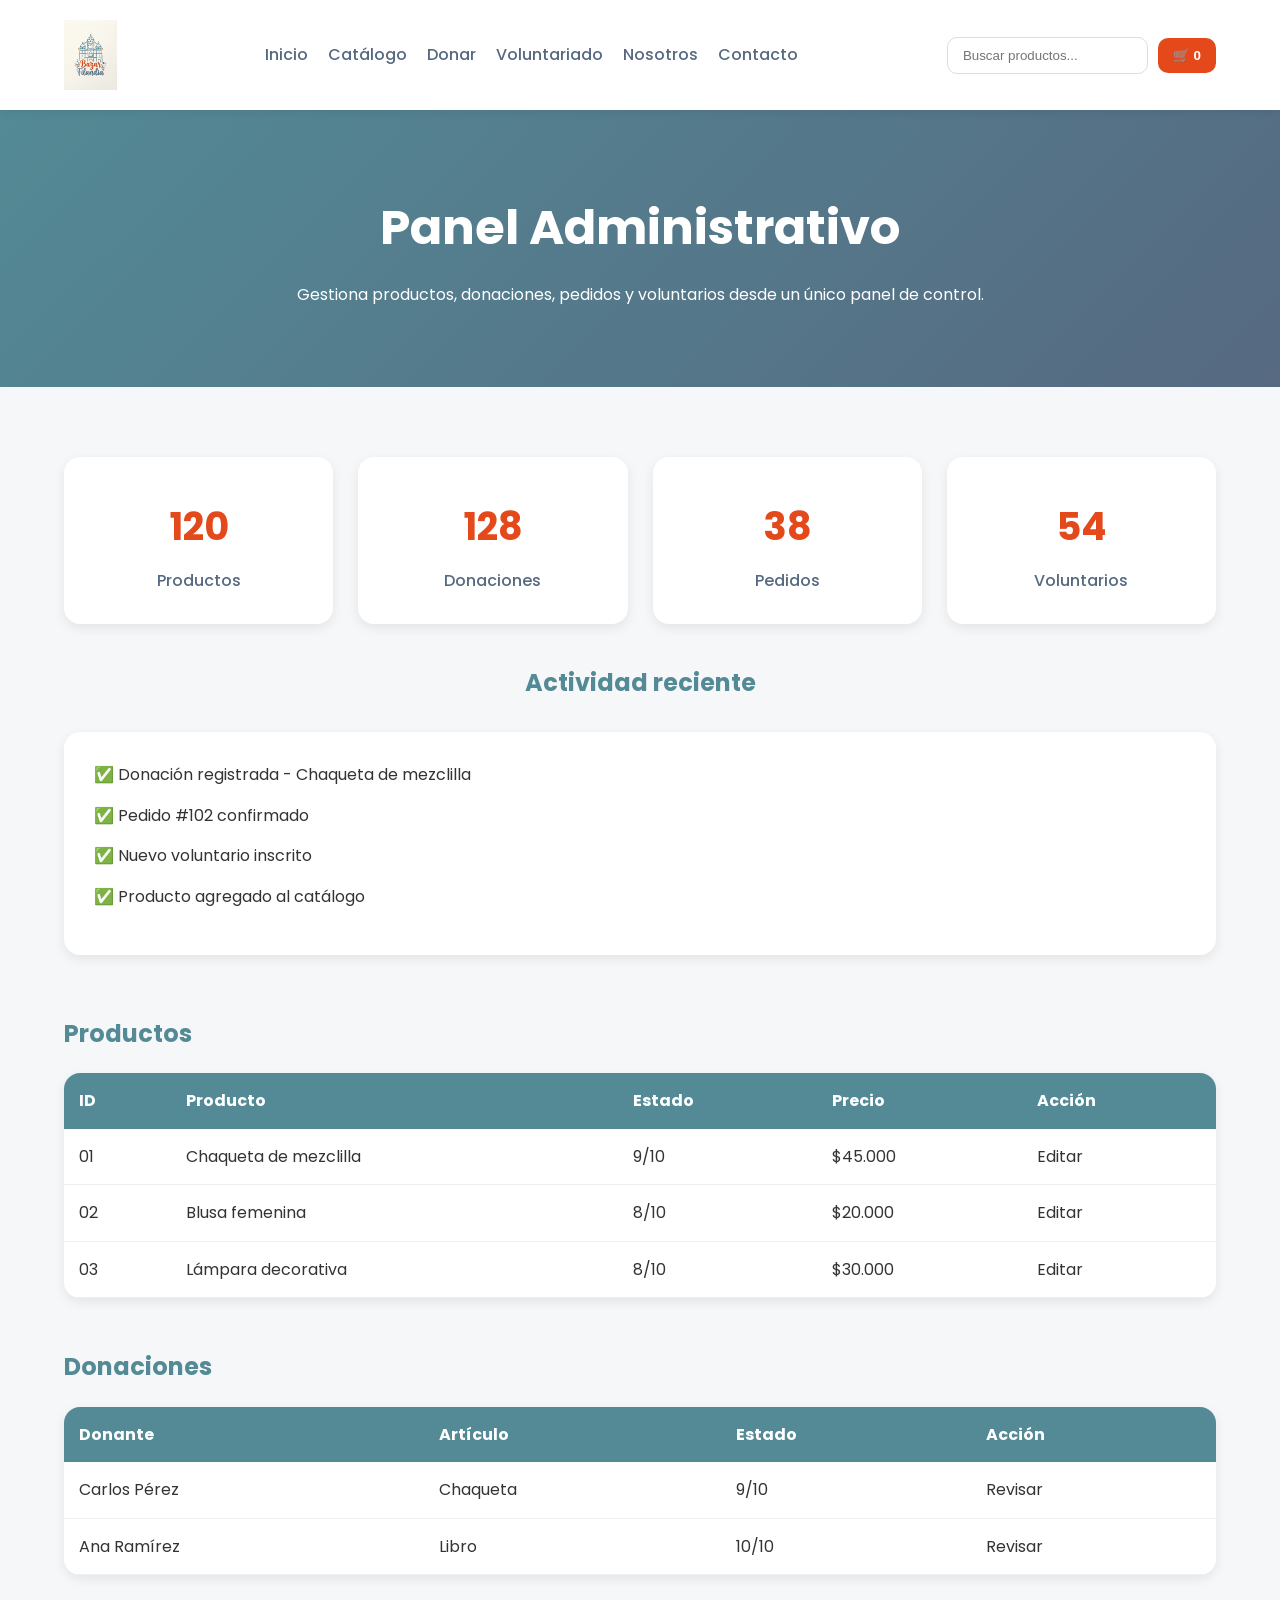
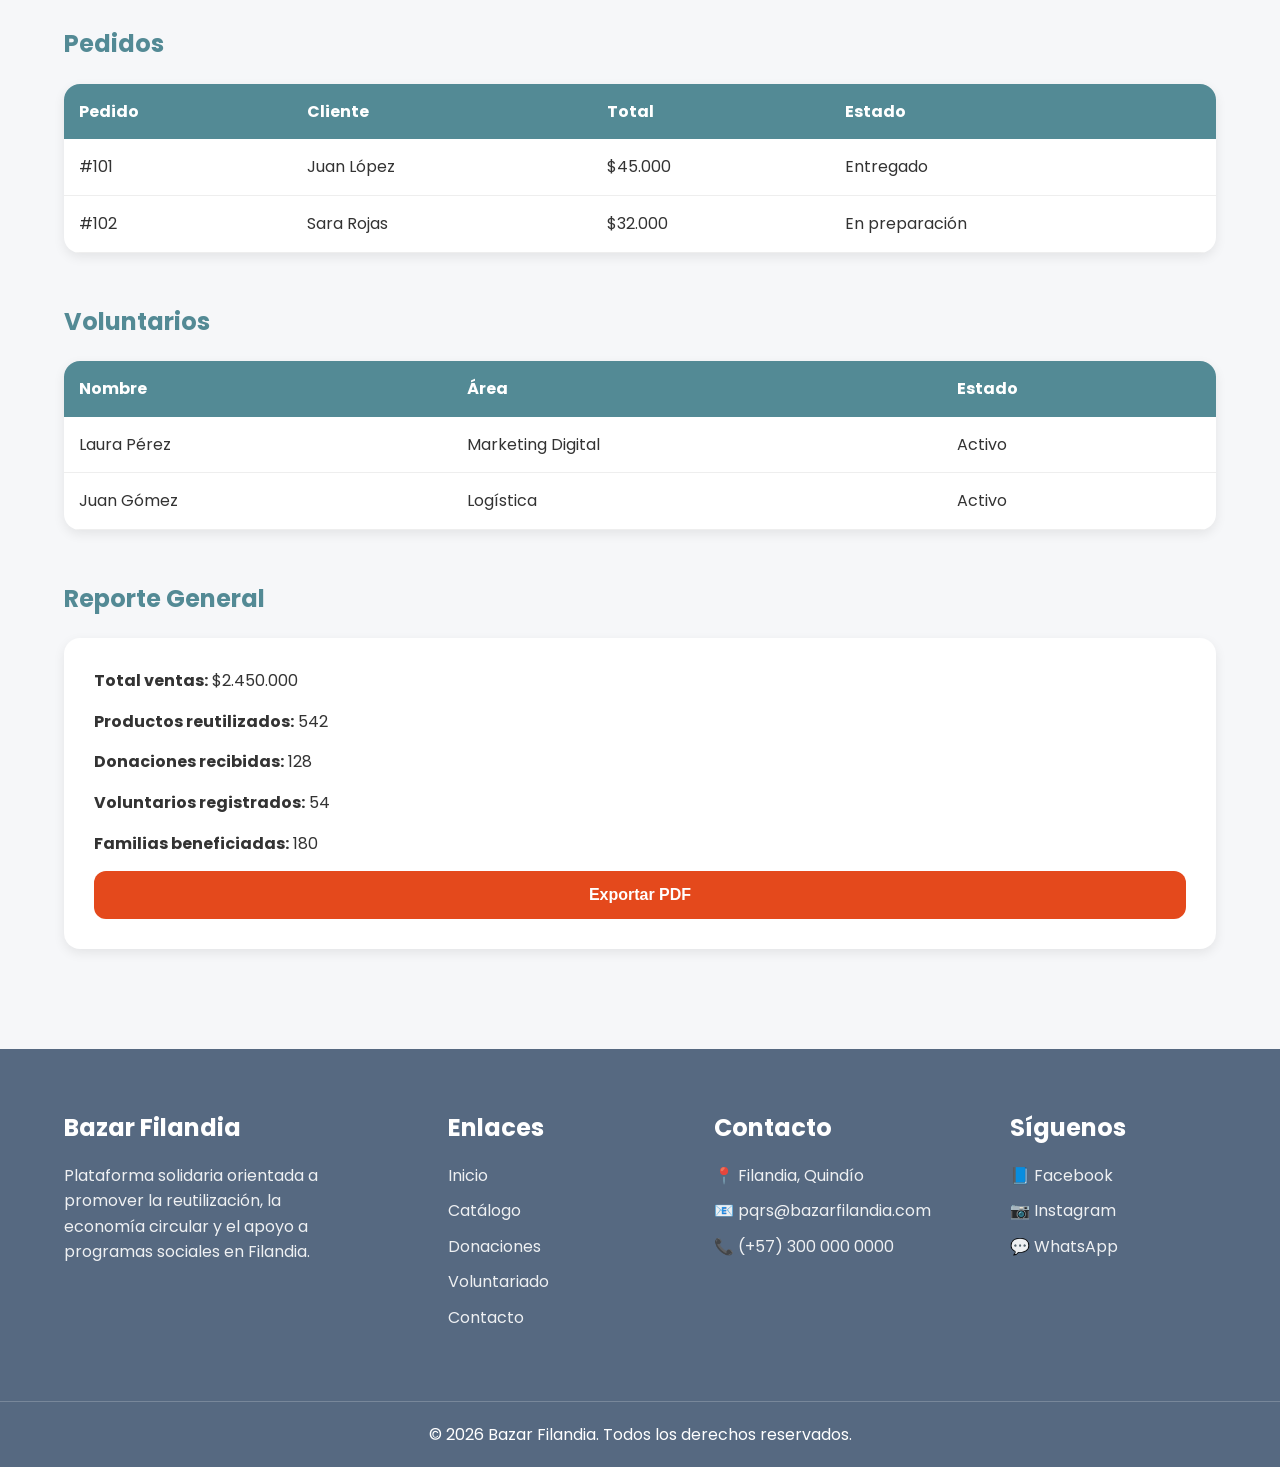
==== admin.html @ 08142d02 "Se completa panel administrativo" ====
<!DOCTYPE html>
<html lang="es">

<head>
    <meta charset="UTF-8">
    <meta name="viewport" content="width=device-width, initial-scale=1.0">
    <title>Panel Administrativo | Bazar Filandia</title>

    <link rel="stylesheet" href="css/styles.css">

    <link rel="preconnect" href="https://fonts.googleapis.com">
    <link rel="preconnect" href="https://fonts.gstatic.com" crossorigin>

    <link href="https://fonts.googleapis.com/css2?family=Poppins:wght@300;400;500;600;700&display=swap" rel="stylesheet">
</head>

<body>

    <header>

        <div class="container navbar">

           <div class="logo">
                <img src="img/logo/logo-transparente.png" alt="Bazar Filandia">
            </div>

            <nav>
                <ul>
                    <li><a href="#">Inicio</a></li>
                    <li><a href="#">Catálogo</a></li>
                    <li><a href="#">Donar</a></li>
                    <li><a href="#">Voluntariado</a></li>
                    <li><a href="#">Nosotros</a></li>
                    <li><a href="#">Contacto</a></li>
                </ul>
            </nav>

            <div class="actions">
                <input type="text" placeholder="Buscar productos...">
                <button class="cart-btn">🛒 0</button>
            </div>

        </div>

    </header>

    <section class="admin-header">

    <div class="container">

        <h1>Panel Administrativo</h1>

        <p>
            Gestiona productos, donaciones, pedidos y voluntarios
            desde un único panel de control.
        </p>

    </div>

</section>

<section class="admin-stats">

    <div class="container">

        <div class="impact-grid">

            <div class="impact-card">
                <h3>120</h3>
                <p>Productos</p>
            </div>

            <div class="impact-card">
                <h3>128</h3>
                <p>Donaciones</p>
            </div>

            <div class="impact-card">
                <h3>38</h3>
                <p>Pedidos</p>
            </div>

            <div class="impact-card">
                <h3>54</h3>
                <p>Voluntarios</p>
            </div>

        </div>

    </div>

</section>

<section class="recent-activity">

    <div class="container">

        <h2>Actividad reciente</h2>

        <div class="activity-card">

            <p>✅ Donación registrada - Chaqueta de mezclilla</p>

            <p>✅ Pedido #102 confirmado</p>

            <p>✅ Nuevo voluntario inscrito</p>

            <p>✅ Producto agregado al catálogo</p>

        </div>

    </div>

</section>

<section class="admin-table-section">

    <div class="container">

        <h2>Productos</h2>

        <table class="admin-table">

            <thead>
                <tr>
                    <th>ID</th>
                    <th>Producto</th>
                    <th>Estado</th>
                    <th>Precio</th>
                    <th>Acción</th>
                </tr>
            </thead>

            <tbody>

                <tr>
                    <td>01</td>
                    <td>Chaqueta de mezclilla</td>
                    <td>9/10</td>
                    <td>$45.000</td>
                    <td>Editar</td>
                </tr>

                <tr>
                    <td>02</td>
                    <td>Blusa femenina</td>
                    <td>8/10</td>
                    <td>$20.000</td>
                    <td>Editar</td>
                </tr>

                <tr>
                    <td>03</td>
                    <td>Lámpara decorativa</td>
                    <td>8/10</td>
                    <td>$30.000</td>
                    <td>Editar</td>
                </tr>

            </tbody>

        </table>

    </div>

</section>

<section class="admin-table-section">

    <div class="container">

        <h2>Donaciones</h2>

        <table class="admin-table">

            <thead>
                <tr>
                    <th>Donante</th>
                    <th>Artículo</th>
                    <th>Estado</th>
                    <th>Acción</th>
                </tr>
            </thead>

            <tbody>

                <tr>
                    <td>Carlos Pérez</td>
                    <td>Chaqueta</td>
                    <td>9/10</td>
                    <td>Revisar</td>
                </tr>

                <tr>
                    <td>Ana Ramírez</td>
                    <td>Libro</td>
                    <td>10/10</td>
                    <td>Revisar</td>
                </tr>

            </tbody>

        </table>

    </div>

</section>

<section class="admin-table-section">

    <div class="container">

        <h2>Pedidos</h2>

        <table class="admin-table">

            <thead>
                <tr>
                    <th>Pedido</th>
                    <th>Cliente</th>
                    <th>Total</th>
                    <th>Estado</th>
                </tr>
            </thead>

            <tbody>

                <tr>
                    <td>#101</td>
                    <td>Juan López</td>
                    <td>$45.000</td>
                    <td>Entregado</td>
                </tr>

                <tr>
                    <td>#102</td>
                    <td>Sara Rojas</td>
                    <td>$32.000</td>
                    <td>En preparación</td>
                </tr>

            </tbody>

        </table>

    </div>

</section>

<section class="admin-table-section">

    <div class="container">

        <h2>Voluntarios</h2>

        <table class="admin-table">

            <thead>
                <tr>
                    <th>Nombre</th>
                    <th>Área</th>
                    <th>Estado</th>
                </tr>
            </thead>

            <tbody>

                <tr>
                    <td>Laura Pérez</td>
                    <td>Marketing Digital</td>
                    <td>Activo</td>
                </tr>

                <tr>
                    <td>Juan Gómez</td>
                    <td>Logística</td>
                    <td>Activo</td>
                </tr>

            </tbody>

        </table>

    </div>

</section>

<section class="admin-report">

    <div class="container">

        <h2>Reporte General</h2>

        <div class="report-card">

            <p><strong>Total ventas:</strong> $2.450.000</p>

            <p><strong>Productos reutilizados:</strong> 542</p>

            <p><strong>Donaciones recibidas:</strong> 128</p>

            <p><strong>Voluntarios registrados:</strong> 54</p>

            <p><strong>Familias beneficiadas:</strong> 180</p>

            <button class="checkout-btn">
                Exportar PDF
            </button>

        </div>

    </div>

</section>

    <footer>

    <div class="container footer-content">

        <div class="footer-column">

            <h3>Bazar Filandia</h3>

            <p>
                Plataforma solidaria orientada a 
                promover la reutilización, la economía 
                circular y el apoyo a programas sociales 
                en Filandia.
            </p>

        </div>

        <div class="footer-column">

            <h3>Enlaces</h3>

            <ul>
                <li>Inicio</li>
                <li>Catálogo</li>
                <li>Donaciones</li>
                <li>Voluntariado</li>
                <li>Contacto</li>
            </ul>

        </div>

        <div class="footer-column">

            <h3>Contacto</h3>

            <p>📍 Filandia, Quindío</p>
            <p>📧 pqrs@bazarfilandia.com</p>
            <p>📞 (+57) 300 000 0000</p>

        </div>

        <div class="footer-column">

            <h3>Síguenos</h3>

            <p>📘 Facebook</p>
            <p>📷 Instagram</p>
            <p>💬 WhatsApp</p>

        </div>

    </div>

    <div class="footer-bottom">

        <p>
            © 2026 Bazar Filandia. Todos los derechos reservados.
        </p>

    </div>

</footer>

</body>
---- css/styles.css ----
/* RESET */

*{
    margin: 0;
    padding: 0;
    box-sizing: border-box;
}

/* VARIABLES */

:root{
    --primary: #538A95;
    --accent: #E4491C;
    --secondary: #566981;
    --background: #F6F7F9;
    --white: #FFFFFF;
    --dark: #333333;
}

/* ESTILOS GENERALES */

body{
    font-family: 'Poppins', sans-serif;
    background-color: var(--background);
    color: var(--dark);
    line-height: 1.6;
}

/* CONTENEDOR GENERAL */

.container{
    width: 90%;
    max-width: 1200px;
    margin: 0 auto;
}

/* HEADER */

header{
    background: var(--white);
    box-shadow: 0 2px 10px rgba(0,0,0,0.08);
    position: sticky;
    top: 0;
    z-index: 1000;
}

.navbar{
    display: flex;
    justify-content: space-between;
    align-items: center;
    padding: 20px 0;
}

.logo img{
    height: 70px;
    width: auto;
    display: block;
}

nav ul{
    display: flex;
    list-style: none;
    gap: 20px;
}

nav a{
    text-decoration: none;
    color: var(--secondary);
    font-weight: 500;
    transition: 0.3s;
}

nav a:hover{
    color: var(--accent);
}

.actions{
    display: flex;
    align-items: center;
    gap: 10px;
}

.actions input{
    padding: 10px 15px;
    border: 1px solid #ddd;
    border-radius: 10px;
    outline: none;
}

.cart-btn{
    background: var(--accent);
    color: white;
    border: none;
    padding: 10px 15px;
    border-radius: 10px;
    cursor: pointer;
    font-weight: 600;
    transition: 0.3s;
}

.cart-btn:hover{
    opacity: 0.9;
}

/* HERO */

.hero{
    padding: 80px 0;
}

.hero-content{
    display: flex;
    align-items: center;
    justify-content: space-between;
    gap: 60px;
}

.hero-text{
    flex: 1;
}

.hero-text h1{
    font-size: 52px;
    color: var(--primary);
    margin-bottom: 20px;
    line-height: 1.2;
}

.hero-text p{
    font-size: 18px;
    margin-bottom: 30px;
    max-width: 550px;
}

.hero-buttons{
    display: flex;
    gap: 15px;
}

.btn-primary{
    background: var(--accent);
    color: white;
    border: none;
    padding: 14px 28px;
    border-radius: 12px;
    font-family: inherit;
    font-weight: 600;
    cursor: pointer;
    transition: 0.3s;
}

.btn-primary:hover{
    transform: translateY(-2px);
}

.btn-secondary{
    background: var(--primary);
    color: white;
    border: none;
    padding: 14px 28px;
    border-radius: 12px;
    font-family: inherit;
    font-weight: 600;
    cursor: pointer;
    transition: 0.3s;
}

.btn-secondary:hover{
    transform: translateY(-2px);
}

.hero-image{
    flex: 1;
}

.hero-image img{
    width: 100%;
    border-radius: 20px;
    box-shadow: 0 10px 25px rgba(0,0,0,.10);
}

/* IMPACTO */

.impact{
    padding: 80px 0;
}

.impact h2{
    text-align: center;
    margin-bottom: 50px;
    color: var(--primary);
    font-size: 36px;
}

.impact-grid{
    display: grid;
    grid-template-columns: repeat(4, 1fr);
    gap: 25px;
}

.impact-card{
    background: var(--white);
    padding: 30px;
    border-radius: 16px;
    text-align: center;
    box-shadow: 0 4px 12px rgba(0,0,0,.08);
    transition: .3s;
}

.impact-card:hover{
    transform: translateY(-5px);
}

.impact-card span{
    font-size: 40px;
}

.impact-card h3{
    font-size: 38px;
    margin: 10px 0;
    color: var(--accent);
}

.impact-card p{
    color: var(--secondary);
    font-weight: 500;
}

/* PRODUCTOS DESTACADOS */

.featured-products{
    padding: 80px 0;
}

.featured-products h2{
    text-align: center;
    color: var(--primary);
    font-size: 36px;
    margin-bottom: 50px;
}

.products-grid{
    display: grid;
    grid-template-columns: repeat(3, 1fr);
    gap: 30px;
}

.product-card{
    background: var(--white);
    border-radius: 20px;
    overflow: hidden;
    box-shadow: 0 4px 12px rgba(0,0,0,.08);
    transition: all .3s ease;
}

.product-card:hover{
    transform: translateY(-5px);
}

.product-card img{
    width: 100%;
    height: 280px;
    object-fit: cover;
    display: block;
}

.product-card h3{
    padding: 15px 20px 5px;
    color: var(--dark);
    font-size: 24px;
}

.status{
    padding: 0 20px;
    color: var(--secondary);
    font-weight: 500;
}

.price{
    padding: 10px 20px;
    color: var(--accent);
    font-size: 28px;
    font-weight: 700;
}

.product-card button{
    width: calc(100% - 40px);
    margin: 0 20px 20px;
    padding: 12px;
    border: none;
    border-radius: 10px;
    background: var(--accent);
    color: white;
    font-family: inherit;
    font-size: 16px;
    font-weight: 600;
    cursor: pointer;
    transition: .3s;
}

.product-card button:hover{
    opacity: .9;
}

/* ESTADO DE CONSERVACIÓN */

.condition-guide{
    padding: 80px 0;
}

.condition-guide h2{
    text-align: center;
    color: var(--primary);
    font-size: 36px;
    margin-bottom: 50px;
}

.condition-cards{
    display: flex;
    justify-content: center;
    gap: 25px;
    flex-wrap: wrap;
}

.condition-card{
    background: white;
    padding: 30px;
    border-radius: 16px;
    width: 280px;
    text-align: center;
    box-shadow: 0 4px 12px rgba(0,0,0,.08);
}

.condition-card h3{
    margin-bottom: 10px;
}

.condition-card p{
    font-weight: 500;
}

.green{
    border-top: 5px solid #2E7D32;
}

.yellow{
    border-top: 5px solid #F9A825;
}

.orange{
    border-top: 5px solid #EF6C00;
}

.condition-note{
    max-width: 800px;
    margin: 40px auto 0;
    text-align: center;
    color: var(--secondary);
}

/* CÓMO FUNCIONA */

.how-it-works{
    padding: 80p* 0;
    background: white;
}

/* CÓMO FUNCIONA */

.how-it-works{
    padding: 80px 0;
    background: var(--white);
}

.how-it-works h2{
    text-align: center;
    color: var(--primary);
    font-size: 36px;
    margin-bottom: 50px;
}

.steps{
    display: flex;
    justify-content: center;
    align-items: center;
    gap: 20px;
}

.step-card{
    background: var(--background);
    border-radius: 20px;
    padding: 30px;
    text-align: center;
    width: 300px;
    box-shadow: 0 4px 12px rgba(0,0,0,.08);
}

.step-icon{
    font-size: 48px;
    margin-bottom: 15px;
}

.step-card h3{
    color: var(--primary);
    margin-bottom: 10px;
}

.step-card p{
    color: var(--secondary);
}

.step-arrow{
    font-size: 40px;
    color: var(--accent);
    font-weight: bold;
}

/* CADA ACCIÓN CUENTA */

.call-to-action{
    background: var(--primary);
    padding: 80px 0;
    text-align: center;
    color: white;
}

.call-to-action h2{
    font-size: 42px;
    margin-bottom: 20px;
}

.call-to-action p{
    max-width: 700px;
    margin: 0 auto 30px;
    font-size: 18px;
}

.cta-buttons{
    display: flex;
    justify-content: center;
    gap: 20px;
}

.btn-donate{
    background: var(--accent);
    color: white;
    border: none;
    padding: 14px 28px;
    border-radius: 12px;
    cursor: pointer;
    font-size: 16px;
    font-weight: 600;
}

.btn-more{
    background: white;
    color: var(--primary);
    border: none;
    padding: 14px 28px;
    border-radius: 12px;
    cursor: pointer;
    font-size: 16px;
    font-weight: 600;
}

/* VOLUNTARIADO */

.volunteer-section{
    padding: 80px 0;
    text-align: center;
}

.volunteer-section h2{
    color: var(--primary);
    font-size: 36px;
    margin-bottom: 20px;
}

.volunteer-text{
    max-width: 700px;
    margin: 0 auto 40px;
    color: var(--secondary);
}

.volunteer-grid{
    display: grid;
    grid-template-columns: repeat(4, 1fr);
    gap: 25px;
    margin-bottom: 40px;
}

.volunteer-card{
    background: white;
    padding: 30px 20px;
    border-radius: 20px;
    box-shadow: 0 4px 12px rgba(0,0,0,.08);
    transition: .3s;
}

.volunteer-card:hover{
    transform: translateY(-5px);
}

.volunteer-icon{
    font-size: 45px;
    margin-bottom: 15px;
}

.volunteer-card h3{
    color: var(--primary);
    font-size: 18px;
}

.volunteer-btn{
    background: var(--accent);
    color: white;
    border: none;
    padding: 14px 30px;
    border-radius: 12px;
    font-size: 16px;
    font-weight: 600;
    cursor: pointer;
}

/* QUIÉNES SOMOS */

.about-home{
    padding: 100px 0;
    text-align: center;
    background: var(--white);
}

.about-home h2{
    color: var(--primary);
    font-size: 36px;
    margin-bottom: 25px;
}

.about-home p{
    max-width: 850px;
    margin: 0 auto 35px;
    color: var(--secondary);
    font-size: 18px;
    line-height: 1.8;
}

.about-btn{
    background: var(--primary);
    color: white;
    border: none;
    padding: 14px 30px;
    border-radius: 12px;
    cursor: pointer;
    font-size: 16px;
    font-weight: 600;
}

/* FOOTER */

footer{
    background: var(--secondary);
    color: white;
    margin-top: 0;
}

.footer-content{
    display: grid;
    grid-template-columns: 1.5fr 1fr 1fr 1fr;
    gap: 30px;
    padding: 60px 0;
}

.footer-column:first-child p{
    max-width: 260px;
}

.footer-column:last-child{
    margin-left: 30px;
}

.footer-column h3{
    margin-bottom: 15px;
    font-size: 24px;
}

.footer-column p,
.footer-column li{
    margin-bottom: 10px;
    opacity: 0.9;
    line-height: 1.6;
}

.footer-column ul{
    list-style: none;
    padding: 0;
}

.footer-bottom{
    text-align: center;
    padding: 20px;
    border-top: 1px solid rgba(255,255,255,.2);
}

.footer-bottom p{
    margin: 0;
}

/* BANNER CATÁLOGO */

.catalog-banner{
    background: linear-gradient(
        135deg,
        var(--primary),
        var(--secondary)
    );

    color: white;
    text-align: center;
    padding: 80px 0;
}

.catalog-banner h1{
    font-size: 48px;
    margin-bottom: 15px;
}

.catalog-banner p{
    max-width: 700px;
    margin: 0 auto;
    font-size: 18px;
}

/* CATÁLOGO */

.catalog-section{
    padding: 60px 0;
}

.catalog-layout{
    display: grid;
    grid-template-columns: 280px 1fr;
    gap: 40px;
}

.filters{
    background: white;
    padding: 25px;
    border-radius: 16px;
    box-shadow: 0 4px 12px rgba(0,0,0,.08);
    height: fit-content;
}

.filters h2{
    color: var(--primary);
    margin-bottom: 25px;
}

.filter-group{
    margin-bottom: 30px;
}

.filter-group h3{
    margin-bottom: 15px;
    color: var(--secondary);
}

.filter-group label{
    display: block;
    margin-bottom: 10px;
}

.condition-legend{
    border-top: 1px solid #ddd;
    padding-top: 20px;
}

.condition-legend h3{
    margin-bottom: 10px;
}

.condition-legend p{
    margin-bottom: 8px;
}

.catalog-products h2{
    color: var(--primary);
    margin-bottom: 25px;
}

.catalog-grid{
    display:grid;
    grid-template-columns:repeat(3, 1fr);
    gap:25px;
}

/* DETALLE DE PRODUCTO */

.product-detail{
    padding: 50px 0 0;
}

.product-layout{
    display: grid;
    grid-template-columns: 1fr 1fr;
    gap: 50px;
    align-items: center;
}

.product-info{
    display: flex;
    flex-direction: column;
    justify-content: space-between;
}

.main-image{
    width: 100%;
    max-height: 380px;
    object-fit: cover;
    border-radius: 20px;
    box-shadow: 0 4px 12px rgba(0,0,0,.08);
}

.thumbnail-gallery{
    display: flex;
    gap: 12px;
    margin-top: 15px;
}

.thumbnail-gallery img{
    width: 110px;
    height: 110px;
    object-fit: cover;
    border-radius: 10px;
    cursor: pointer;
    border: 2px solid transparent;
    transition: .3s;
}

.thumbnail-gallery img:hover{
    border-color: var(--accent);
}

.product-info h1{
    color: var(--primary);
    font-size: 42px;
    margin-bottom: 15px;
}

.product-status{
    font-size: 18px;
    margin-bottom: 20px;
}

.product-price{
    color: var(--accent);
    font-size: 42px;
    margin-bottom: 25px;
}

.product-specs{
    margin-bottom: 20px;
}

.product-specs p{
    margin-bottom: 12px;
}

.add-cart-btn{
    background: var(--accent);
    color: white;
    border: none;
    padding: 15px 30px;
    border-radius: 12px;
    cursor: pointer;
    font-size: 16px;
    font-weight: 600;
    width: 280px;
}

/* DESCRIPCIÓN DEL PRODUCTO: CHAQUETA*/

.product-description{
    padding: 0 0 50px;
}

.product-description h2{
    color: var(--primary);
    margin-bottom: 20px;
    font-size: 32px;
}

.product-description p{
    background: var(--white);
    padding: 30px;
    border-radius: 16px;
    box-shadow: 0 4px 12px rgba(0,0,0,.08);
    line-height: 1.8;
}

/* IMPACTO DE LA COMPRA */

.purchase-impact{
    padding: 40px 0 70px;
}

.purchase-impact h2{
    text-align: center;
    color: var(--primary);
    font-size: 32px;
    margin-bottom: 40px;
}

.impact-benefits{
    display: grid;
    grid-template-columns: repeat(3, 1fr);
    gap: 25px;
}

.benefit-card{
    background: white;
    padding: 30px;
    border-radius: 16px;
    text-align: center;
    box-shadow: 0 4px 12px rgba(0,0,0,.08);
}

.benefit-icon{
    font-size: 48px;
    margin-bottom: 15px;
}

.benefit-card h3{
    color: var(--primary);
    margin-bottom: 10px;
}

.benefit-card p{
    color: var(--secondary);
}

/* PRODUCTOS RELACIONADOS */

.related-products{
    padding: 60px 0 100px;
}

.related-products h2{
    text-align: center;
    color: var(--primary);
    font-size: 32px;
    margin-bottom: 40px;
}

/* CARRITO DE COMPRAS */

.cart-section{
    padding: 60px 0;
}

.cart-section h1{
    color: var(--primary);
    margin-bottom: 10px;
}

.cart-subtitle{
    color: var(--secondary);
    margin-bottom: 30px;
}

/* Layout principal */

.cart-layout{
    display: grid;
    grid-template-columns: 2fr 1fr;
    gap: 40px;
    align-items: start;
}

/* Producto */

.cart-item{
    background: white;
    border-radius: 16px;
    padding: 25px;
    display: grid;
    grid-template-columns: 130px 1fr auto;
    gap: 25px;
    align-items: center;
    box-shadow: 0 4px 12px rgba(0,0,0,.08);
}

/* Imagen */

.cart-item img{
    width: 130px;
    height: 130px;
    object-fit: cover;
    border-radius: 12px;
    display: block;
}

/* Información */

.cart-item-info h3{
    color: var(--primary);
    margin-bottom: 10px;
    font-size: 22px;
}

.cart-item-info p{
    margin-bottom: 8px;
}

/* Cantidad */

.quantity-controls{
    display: flex;
    align-items: center;
    gap: 15px;
    margin-top: 15px;
}

.quantity-controls button{
    width: 35px;
    height: 35px;
    border: none;
    border-radius: 8px;
    background: var(--primary);
    color: white;
    cursor: pointer;
    font-size: 18px;
}

/* Total producto */

.cart-item-total{
    text-align: right;
}

.cart-item-total p{
    font-size: 24px;
    font-weight: 700;
    color: var(--accent);
    margin-bottom: 10px;
}

.remove-btn{
    border: none;
    background: transparent;
    color: #d32f2f;
    cursor: pointer;
    font-weight: 600;
}

/* Resumen */

.cart-summary{
    background: white;
    padding: 30px;
    border-radius: 16px;
    box-shadow: 0 4px 12px rgba(0,0,0,.08);
    position: sticky;
    top: 120px;
}

.cart-summary h2{
    color: var(--primary);
    margin-bottom: 20px;
}

.cart-summary p{
    margin-bottom: 12px;
}

.donation-option{
    display: block;
    margin: 20px 0;
}

.cart-summary h3{
    color: var(--accent);
    margin-bottom: 20px;
    font-size: 28px;
}

.checkout-btn{
    width: 100%;
    padding: 15px;
    border: none;
    border-radius: 12px;
    background: var(--accent);
    color: white;
    font-size: 16px;
    font-weight: 600;
    cursor: pointer;
}

.checkout-btn:hover{
    opacity: .9;
}

/* COMPRA EXITOSA */

.success-section{
    padding: 100px 0;
}

.success-card{
    max-width: 800px;
    margin: 0 auto;
    background: white;
    padding: 50px;
    border-radius: 20px;
    box-shadow: 0 4px 12px rgba(0,0,0,.08);
    text-align: center;
}

.success-icon{
    font-size: 70px;
    margin-bottom: 20px;
}

.success-card h1{
    color: var(--primary);
    margin-bottom: 20px;
}

.success-message{
    color: var(--secondary);
    margin-bottom: 40px;
}

.success-impact{
    display: grid;
    grid-template-columns: repeat(3, 1fr);
    gap: 20px;
    margin-bottom: 40px;
}

.success-item{
    background: var(--background);
    padding: 25px;
    border-radius: 12px;
}

.success-item span{
    font-size: 40px;
    display: block;
    margin-bottom: 10px;
}

.success-btn{
    background: var(--accent);
    color: white;
    border: none;
    padding: 15px 30px;
    border-radius: 12px;
    cursor: pointer;
    font-size: 16px;
    font-weight: 600;
}

/* DONACIONES */

.donation-hero{
    padding: 80px 0;
    text-align: center;
    background: linear-gradient(
        135deg,
        var(--primary),
        var(--secondary)
    );
    color: white;
}

.donation-hero h1{
    font-size: 48px;
    margin-bottom: 20px;
}

.donation-hero p{
    max-width: 750px;
    margin: 0 auto;
    font-size: 18px;
}

.donation-benefits{
    padding: 70px 0;
}

.benefits-grid{
    display: grid;
    grid-template-columns: repeat(3,1fr);
    gap: 25px;
}

.benefit-box{
    background: white;
    border-radius: 16px;
    padding: 30px;
    text-align: center;
    box-shadow: 0 4px 12px rgba(0,0,0,.08);
}

.benefit-icon{
    font-size: 48px;
    margin-bottom: 15px;
}

.benefit-box h3{
    color: var(--primary);
    margin-bottom: 10px;
}

/* ARTÍCULOS DONABLES */

.donation-items{
    padding: 70px 0;
}

.donation-items h2{
    text-align: center;
    color: var(--primary);
    margin-bottom: 40px;
}

.donation-grid{
    display: grid;
    grid-template-columns: 1fr 1fr;
    gap: 30px;
}

.donation-card{
    background: white;
    padding: 30px;
    border-radius: 16px;
    box-shadow: 0 4px 12px rgba(0,0,0,.08);
}

.donation-card ul{
    margin-top: 15px;
    padding-left: 20px;
}

.donation-card li{
    margin-bottom: 10px;
}

/* FORMULARIO */

.donation-form-section{
    padding: 70px 0 100px;
}

.donation-form-section h2{
    text-align: center;
    color: var(--primary);
    margin-bottom: 40px;
}

.donation-form{
    background: white;
    padding: 40px;
    border-radius: 16px;
    box-shadow: 0 4px 12px rgba(0,0,0,.08);

    display: flex;
    flex-direction: column;
    gap: 15px;
}

.donation-form input,
.donation-form select,
.donation-form textarea{
    padding: 14px;
    border: 1px solid #ddd;
    border-radius: 10px;
    font-family: inherit;
}

.delivery-options{
    margin-top: 10px;
}

.delivery-options h3{
    margin-bottom: 10px;
}

.delivery-options label{
    display: block;
    margin-bottom: 10px;
}

.donation-btn{
    background: var(--accent);
    color: white;
    border: none;
    padding: 15px;
    border-radius: 12px;
    cursor: pointer;
    font-weight: 600;
    margin-top: 10px;
}

/* VOLUNTARIADO */

.volunteer-hero{
    padding: 80px 0;
    text-align: center;
    background: linear-gradient(
        135deg,
        var(--primary),
        var(--secondary)
    );
    color: white;
}

.volunteer-hero h1{
    font-size: 48px;
    margin-bottom: 20px;
}

.volunteer-hero p{
    max-width: 750px;
    margin: 0 auto;
    font-size: 18px;
}

.volunteer-areas{
    padding: 70px 0;
}

.volunteer-areas h2{
    text-align: center;
    color: var(--primary);
    margin-bottom: 40px;
}

.volunteer-form-section{
    padding: 20px 0 100px;
}

.volunteer-form-section h2{
    text-align: center;
    color: var(--primary);
    margin-bottom: 40px;
}

.volunteer-form{
    background: white;
    padding: 40px;
    border-radius: 16px;
    box-shadow: 0 4px 12px rgba(0,0,0,.08);

    display: flex;
    flex-direction: column;
    gap: 15px;
}

.volunteer-form input,
.volunteer-form select,
.volunteer-form textarea{
    padding: 14px;
    border: 1px solid #ddd;
    border-radius: 10px;
    font-family: inherit;
}

.availability{
    margin-top: 10px;
}

.availability h3{
    margin-bottom: 10px;
}

.availability label{
    display: block;
    margin-bottom: 8px;
}

.volunteer-btn-form{
    background: var(--accent);
    color: white;
    border: none;
    padding: 15px;
    border-radius: 12px;
    cursor: pointer;
    font-weight: 600;
}

/* TAREAS DE VOLUNTARIADO */

.volunteer-tasks{
    padding: 60px 0;
}

.volunteer-tasks h2{
    text-align: center;
    color: var(--primary);
    margin-bottom: 40px;
}

.tasks-grid{
    display: grid;
    grid-template-columns: repeat(5, 1fr);
    gap: 20px;
}

.task-card{
    background: white;
    padding: 25px;
    border-radius: 16px;
    text-align: center;
    box-shadow: 0 4px 12px rgba(0,0,0,.08);
}

.task-card span{
    font-size: 40px;
    display: block;
    margin-bottom: 15px;
}

/* IMPACTO VOLUNTARIADO */

.volunteer-impact{
    padding: 20px 0 100px;
}

.volunteer-impact h2{
    text-align: center;
    color: var(--primary);
    margin-bottom: 40px;
}

/* NOSOTROS */

.about-hero{
    padding: 80px 0;
    text-align: center;
    background: linear-gradient(
        135deg,
        var(--primary),
        var(--secondary)
    );
    color: white;
}

.about-hero h1{
    font-size: 48px;
    margin-bottom: 20px;
}

.about-hero p{
    max-width: 750px;
    margin: 0 auto;
}

.history-section{
    padding: 70px 0;
}

.history-section h2{
    text-align: center;
    color: var(--primary);
    margin-bottom: 30px;
}

.history-card{
    background: white;
    padding: 40px;
    border-radius: 16px;
    box-shadow: 0 4px 12px rgba(0,0,0,.08);
}

.mission-vision{
    padding-bottom: 70px;
}

.mv-grid{
    display: grid;
    grid-template-columns: repeat(2,1fr);
    gap: 30px;
}

.mv-card{
    background: white;
    padding: 35px;
    border-radius: 16px;
    box-shadow: 0 4px 12px rgba(0,0,0,.08);
}

.mv-card h2{
    color: var(--primary);
    margin-bottom: 15px;
}

.values-section{
    padding-bottom: 80px;
}

.values-section h2{
    text-align: center;
    color: var(--primary);
    margin-bottom: 40px;
}

.values-grid{
    display: grid;
    grid-template-columns: repeat(4,1fr);
    gap: 25px;
}

.value-card{
    background: white;
    padding: 30px;
    border-radius: 16px;
    text-align: center;
    box-shadow: 0 4px 12px rgba(0,0,0,.08);
}

.value-card span{
    font-size: 42px;
    display: block;
    margin-bottom: 15px;
}

/* IMPACTO NOSOTROS */

.about-impact{
    padding-bottom: 70px;
}

.about-impact h2{
    text-align: center;
    color: var(--primary);
    margin-bottom: 40px;
}

/* PROCESO */

.impact-process{
    padding-bottom: 70px;
}

.impact-process h2{
    text-align: center;
    color: var(--primary);
    margin-bottom: 40px;
}

.process-container{
    display: flex;
    justify-content: center;
    align-items: center;
    gap: 20px;
}

.process-step{
    background: white;
    padding: 25px;
    border-radius: 16px;
    box-shadow: 0 4px 12px rgba(0,0,0,.08);
    text-align: center;
    font-size: 30px;
}

.process-step p{
    font-size: 16px;
    margin-top: 10px;
}

.process-arrow{
    font-size: 30px;
    color: var(--accent);
}

/* ECONOMÍA CIRCULAR */

.circular-economy{
    padding-bottom: 70px;
}

.circular-economy h2{
    text-align: center;
    color: var(--primary);
    margin-bottom: 30px;
}

.economy-card{
    background: white;
    padding: 35px;
    border-radius: 16px;
    box-shadow: 0 4px 12px rgba(0,0,0,.08);
    text-align: center;
}

/* CTA NOSOTROS */

.about-cta{
    padding-bottom: 100px;
    text-align: center;
}

.about-cta h2{
    color: var(--primary);
    margin-bottom: 20px;
}

.about-cta p{
    max-width: 800px;
    margin: 0 auto 30px;
}

.about-buttons{
    display: flex;
    justify-content: center;
    gap: 20px;
}

/* CONTACTO */

.contact-hero{
    padding: 80px 0;
    text-align: center;
    background: linear-gradient(
        135deg,
        var(--primary),
        var(--secondary)
    );
    color: white;
}

.contact-hero h1{
    font-size: 48px;
    margin-bottom: 20px;
}

.contact-layout{
    display: grid;
    grid-template-columns: 1fr 2fr;
    gap: 40px;
}

.contact-section{
    padding: 70px 0;
}

.info-card,
.contact-form{
    background: white;
    padding: 30px;
    border-radius: 16px;
    box-shadow: 0 4px 12px rgba(0,0,0,.08);
}

.contact-form{
    display: flex;
    flex-direction: column;
    gap: 15px;
}

.contact-form input,
.contact-form textarea{
    padding: 14px;
    border: 1px solid #ddd;
    border-radius: 10px;
}

.contact-btn{
    background: var(--accent);
    color: white;
    border: none;
    padding: 15px;
    border-radius: 12px;
    cursor: pointer;
}

.social-section{
    padding-bottom: 70px;
}

.social-section h2{
    text-align: center;
    color: var(--primary);
    margin-bottom: 40px;
}

.social-grid{
    display: grid;
    grid-template-columns: repeat(3,1fr);
    gap: 25px;
}

.social-card{
    background: white;
    padding: 30px;
    text-align: center;
    border-radius: 16px;
    box-shadow: 0 4px 12px rgba(0,0,0,.08);
    font-size: 40px;
}

.social-card h3{
    margin-top: 15px;
    font-size: 18px;
}

.faq-section{
    padding-bottom: 70px;
}

.faq-section h2{
    text-align: center;
    color: var(--primary);
    margin-bottom: 40px;
}

.faq-card{
    background: white;
    padding: 25px;
    border-radius: 16px;
    margin-bottom: 20px;
    box-shadow: 0 4px 12px rgba(0,0,0,.08);
}

.contact-cta{
    text-align: center;
    padding-bottom: 100px;
}

/* PANEL ADMINISTRATIVO */

.admin-header{
    padding: 80px 0;
    text-align: center;
    background: linear-gradient(
        135deg,
        var(--primary),
        var(--secondary)
    );
    color: white;
}

.admin-header h1{
    font-size: 48px;
    margin-bottom: 15px;
}

.admin-stats{
    padding: 70px 0 40px;
}

.recent-activity{
    padding-bottom: 60px;
}

.recent-activity h2{
    text-align: center;
    color: var(--primary);
    margin-bottom: 30px;
}

.activity-card{
    background: white;
    padding: 30px;
    border-radius: 16px;
    box-shadow: 0 4px 12px rgba(0,0,0,.08);
}

.activity-card p{
    margin-bottom: 15px;
}

/* TABLAS ADMIN */

.admin-table-section{
    padding-bottom: 50px;
}

.admin-table-section h2{
    color: var(--primary);
    margin-bottom: 20px;
}

.admin-table{
    width: 100%;
    border-collapse: collapse;
    background: white;
    border-radius: 16px;
    overflow: hidden;
    box-shadow: 0 4px 12px rgba(0,0,0,.08);
}

.admin-table th{
    background: var(--primary);
    color: white;
    padding: 15px;
    text-align: left;
}

.admin-table td{
    padding: 15px;
    border-bottom: 1px solid #eee;
}

.admin-report{
    padding-bottom: 100px;
}

.admin-report h2{
    color: var(--primary);
    margin-bottom: 20px;
}

.report-card{
    background: white;
    padding: 30px;
    border-radius: 16px;
    box-shadow: 0 4px 12px rgba(0,0,0,.08);
}

.report-card p{
    margin-bottom: 15px;
}
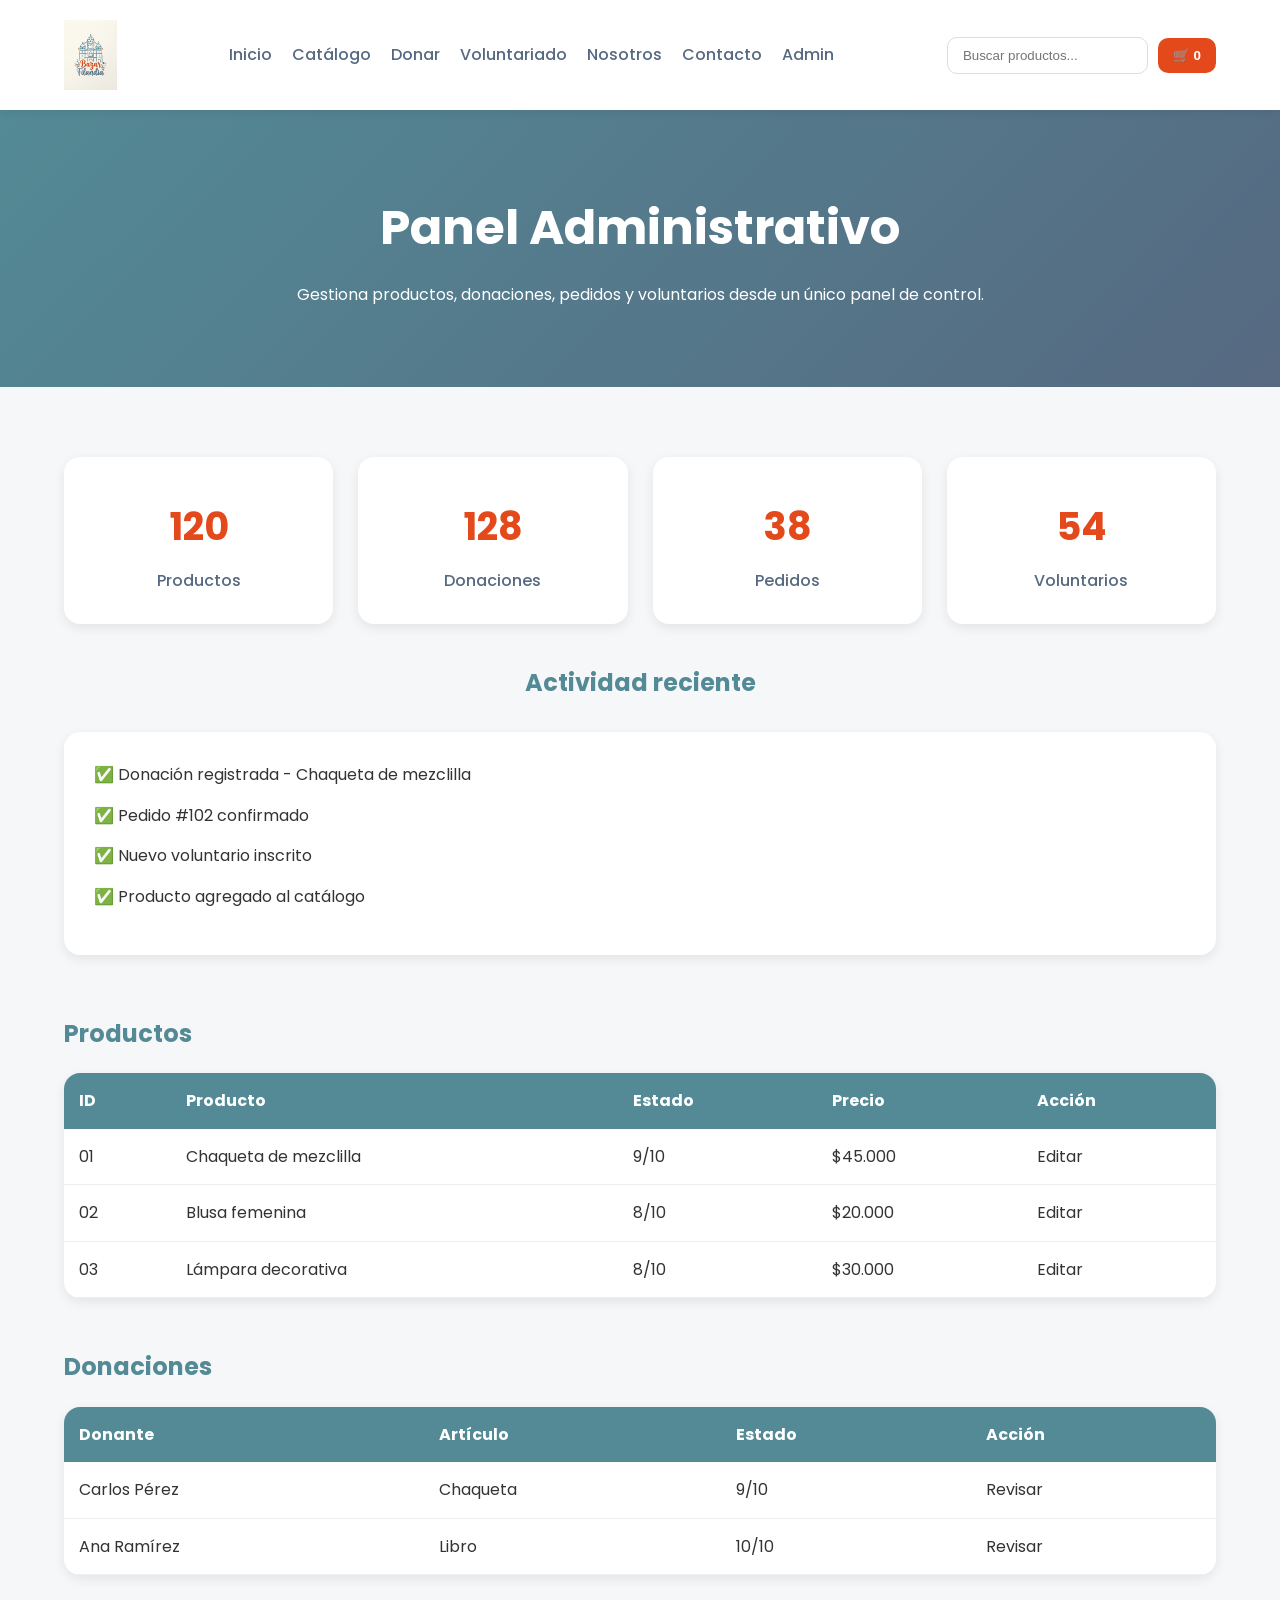
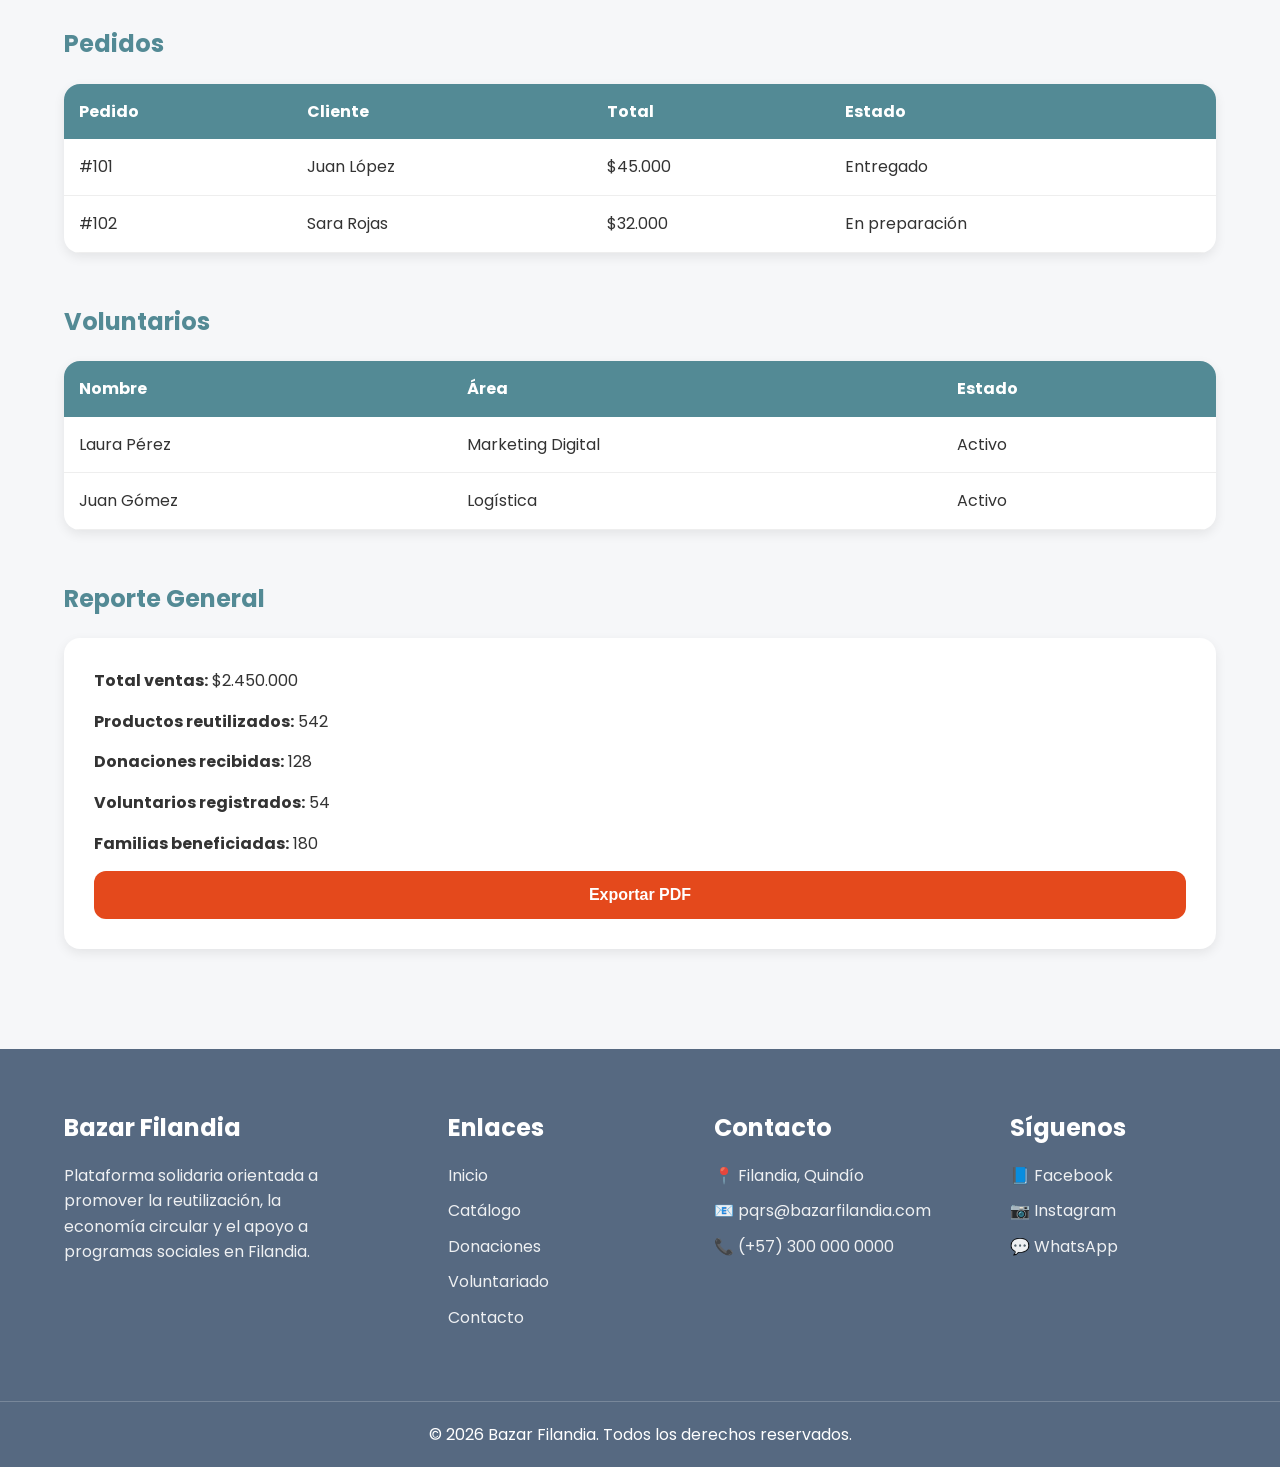
==== commit a053148c: "Se completa MVP principal y pasarela de pago" ====
--- a/admin.html
+++ b/admin.html
@@ -24,16 +24,17 @@
                 <img src="img/logo/logo-transparente.png" alt="Bazar Filandia">
             </div>
 
-            <nav>
-                <ul>
-                    <li><a href="#">Inicio</a></li>
-                    <li><a href="#">Catálogo</a></li>
-                    <li><a href="#">Donar</a></li>
-                    <li><a href="#">Voluntariado</a></li>
-                    <li><a href="#">Nosotros</a></li>
-                    <li><a href="#">Contacto</a></li>
-                </ul>
-            </nav>
+<nav>
+    <ul>
+        <li><a href="index.html">Inicio</a></li>
+        <li><a href="catalogo.html">Catálogo</a></li>
+        <li><a href="donaciones.html">Donar</a></li>
+        <li><a href="voluntariado.html">Voluntariado</a></li>
+        <li><a href="nosotros.html">Nosotros</a></li>
+        <li><a href="contacto.html">Contacto</a></li>
+        <li><a href="admin.html">Admin</a></li>
+    </ul>
+</nav>
 
             <div class="actions">
                 <input type="text" placeholder="Buscar productos...">
--- a/css/styles.css
+++ b/css/styles.css
@@ -1723,4 +1723,92 @@
 .report-card p{
     margin-bottom: 15px;
 }
+
+/* PASARELA DE PAGO */
+
+.payment-section{
+    padding: 80px 0;
+}
+
+.payment-section h1{
+    text-align: center;
+    color: var(--primary);
+    margin-bottom: 10px;
+}
+
+.payment-subtitle{
+    text-align: center;
+    margin-bottom: 40px;
+    color: var(--secondary);
+}
+
+.payment-layout{
+    display: grid;
+    grid-template-columns: 2fr 1fr;
+    gap: 40px;
+}
+
+.payment-form-card,
+.payment-summary{
+    background: white;
+    padding: 30px;
+    border-radius: 16px;
+    box-shadow: 0 4px 12px rgba(0,0,0,.08);
+}
+
+.payment-form{
+    display: flex;
+    flex-direction: column;
+    gap: 15px;
+}
+
+.payment-form input,
+.payment-form select{
+    padding: 14px;
+    border: 1px solid #ddd;
+    border-radius: 10px;
+    font-family: inherit;
+}
+
+.payment-row{
+    display: grid;
+    grid-template-columns: 1fr 1fr;
+    gap: 15px;
+}
+
+.payment-note{
+    font-size: 14px;
+    color: var(--secondary);
+}
+
+.pay-btn{
+    display: block;
+    text-align: center;
+    background: var(--accent);
+    color: white;
+    text-decoration: none;
+    padding: 15px;
+    border-radius: 12px;
+    font-weight: 600;
+}
+
+.payment-summary h2{
+    color: var(--primary);
+    margin-bottom: 20px;
+}
+
+.payment-summary p{
+    margin-bottom: 12px;
+}
+
+.payment-summary hr{
+    margin: 20px 0;
+}
+
+.payment-total{
+    margin-top: 15px;
+    font-size: 32px;
+    font-weight: 700;
+    color: var(--accent);
+}
     
